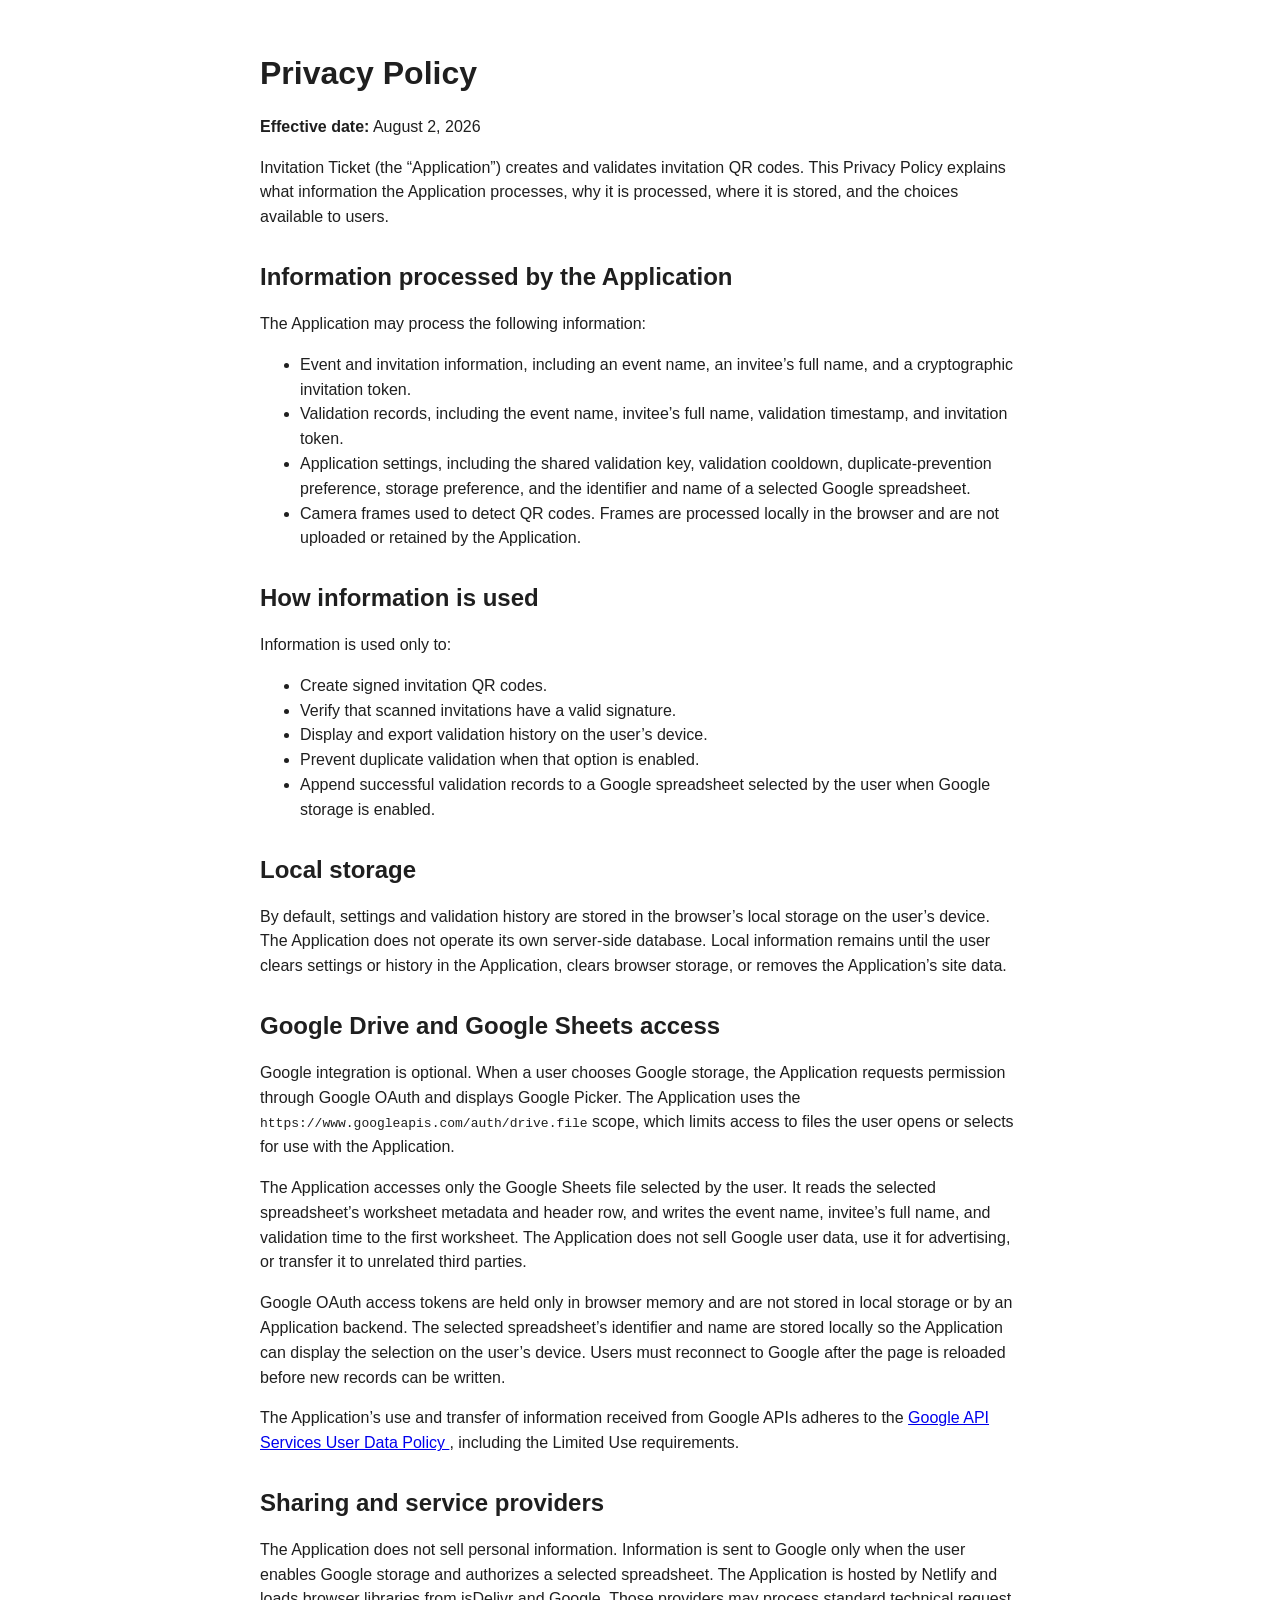
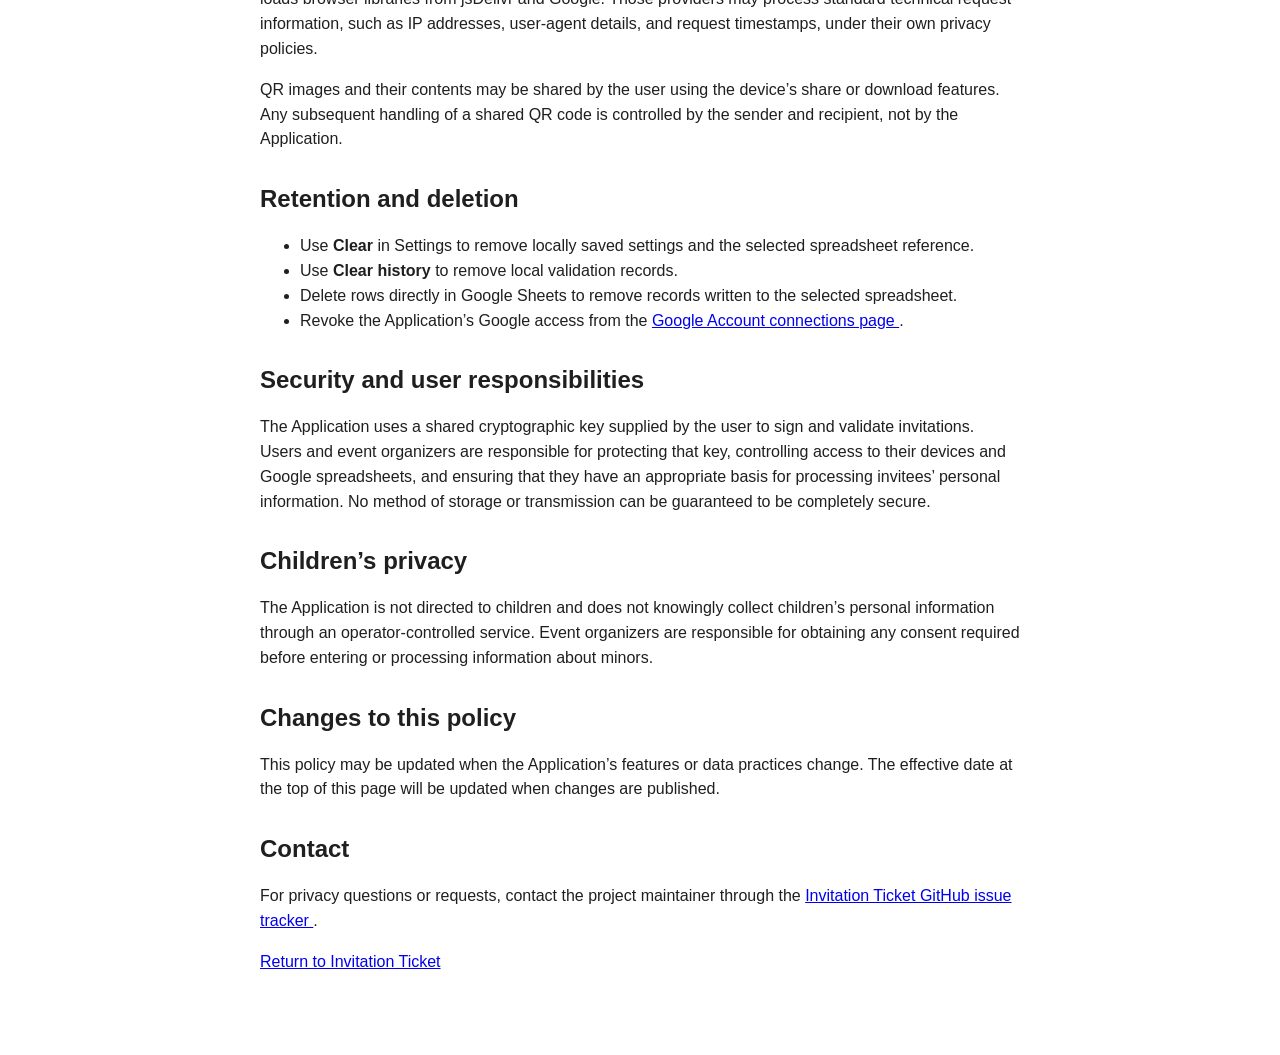
==== privacy.html @ c94d65ef "Adds privacy policy" ====
<!doctype html>
<html lang="en">
<head>
  <meta charset="utf-8">
  <meta name="viewport" content="width=device-width, initial-scale=1">
  <meta name="theme-color" content="#000000">
  <title>Privacy Policy — Invitation Ticket</title>
  <link rel="stylesheet" href="styles.css">
</head>
<body class="legal-page">
  <main>
    <h1>Privacy Policy</h1>
    <p><strong>Effective date:</strong> August 2, 2026</p>

    <p>
      Invitation Ticket (the “Application”) creates and validates invitation
      QR codes. This Privacy Policy explains what information the Application
      processes, why it is processed, where it is stored, and the choices
      available to users.
    </p>

    <h2>Information processed by the Application</h2>
    <p>The Application may process the following information:</p>
    <ul>
      <li>
        Event and invitation information, including an event name, an
        invitee’s full name, and a cryptographic invitation token.
      </li>
      <li>
        Validation records, including the event name, invitee’s full name,
        validation timestamp, and invitation token.
      </li>
      <li>
        Application settings, including the shared validation key, validation
        cooldown, duplicate-prevention preference, storage preference, and the
        identifier and name of a selected Google spreadsheet.
      </li>
      <li>
        Camera frames used to detect QR codes. Frames are processed locally in
        the browser and are not uploaded or retained by the Application.
      </li>
    </ul>

    <h2>How information is used</h2>
    <p>Information is used only to:</p>
    <ul>
      <li>Create signed invitation QR codes.</li>
      <li>Verify that scanned invitations have a valid signature.</li>
      <li>Display and export validation history on the user’s device.</li>
      <li>Prevent duplicate validation when that option is enabled.</li>
      <li>
        Append successful validation records to a Google spreadsheet selected
        by the user when Google storage is enabled.
      </li>
    </ul>

    <h2>Local storage</h2>
    <p>
      By default, settings and validation history are stored in the browser’s
      local storage on the user’s device. The Application does not operate its
      own server-side database. Local information remains until the user clears
      settings or history in the Application, clears browser storage, or
      removes the Application’s site data.
    </p>

    <h2>Google Drive and Google Sheets access</h2>
    <p>
      Google integration is optional. When a user chooses Google storage, the
      Application requests permission through Google OAuth and displays Google
      Picker. The Application uses the
      <code>https://www.googleapis.com/auth/drive.file</code> scope, which
      limits access to files the user opens or selects for use with the
      Application.
    </p>
    <p>
      The Application accesses only the Google Sheets file selected by the
      user. It reads the selected spreadsheet’s worksheet metadata and header
      row, and writes the event name, invitee’s full name, and validation time
      to the first worksheet. The Application does not sell Google user data,
      use it for advertising, or transfer it to unrelated third parties.
    </p>
    <p>
      Google OAuth access tokens are held only in browser memory and are not
      stored in local storage or by an Application backend. The selected
      spreadsheet’s identifier and name are stored locally so the Application
      can display the selection on the user’s device. Users must reconnect to
      Google after the page is reloaded before new records can be written.
    </p>
    <p>
      The Application’s use and transfer of information received from Google
      APIs adheres to the
      <a href="https://developers.google.com/terms/api-services-user-data-policy">
        Google API Services User Data Policy
      </a>, including the Limited Use requirements.
    </p>

    <h2>Sharing and service providers</h2>
    <p>
      The Application does not sell personal information. Information is sent
      to Google only when the user enables Google storage and authorizes a
      selected spreadsheet. The Application is hosted by Netlify and loads
      browser libraries from jsDelivr and Google. Those providers may process
      standard technical request information, such as IP addresses, user-agent
      details, and request timestamps, under their own privacy policies.
    </p>
    <p>
      QR images and their contents may be shared by the user using the device’s
      share or download features. Any subsequent handling of a shared QR code
      is controlled by the sender and recipient, not by the Application.
    </p>

    <h2>Retention and deletion</h2>
    <ul>
      <li>
        Use <strong>Clear</strong> in Settings to remove locally saved settings
        and the selected spreadsheet reference.
      </li>
      <li>
        Use <strong>Clear history</strong> to remove local validation records.
      </li>
      <li>
        Delete rows directly in Google Sheets to remove records written to the
        selected spreadsheet.
      </li>
      <li>
        Revoke the Application’s Google access from the
        <a href="https://myaccount.google.com/connections">
          Google Account connections page
        </a>.
      </li>
    </ul>

    <h2>Security and user responsibilities</h2>
    <p>
      The Application uses a shared cryptographic key supplied by the user to
      sign and validate invitations. Users and event organizers are responsible
      for protecting that key, controlling access to their devices and Google
      spreadsheets, and ensuring that they have an appropriate basis for
      processing invitees’ personal information. No method of storage or
      transmission can be guaranteed to be completely secure.
    </p>

    <h2>Children’s privacy</h2>
    <p>
      The Application is not directed to children and does not knowingly
      collect children’s personal information through an operator-controlled
      service. Event organizers are responsible for obtaining any consent
      required before entering or processing information about minors.
    </p>

    <h2>Changes to this policy</h2>
    <p>
      This policy may be updated when the Application’s features or data
      practices change. The effective date at the top of this page will be
      updated when changes are published.
    </p>

    <h2>Contact</h2>
    <p>
      For privacy questions or requests, contact the project maintainer through
      the
      <a href="https://github.com/nejdetckenobi/ticket/issues">
        Invitation Ticket GitHub issue tracker
      </a>.
    </p>

    <p><a href="./">Return to Invitation Ticket</a></p>
  </main>
</body>
</html>
---- styles.css ----
body {
  margin: 0;
  font-family: sans-serif;
}

nav {
  position: absolute;
  top: 0;
  left: 0;
  z-index: 1;
  width: 100%;
}

nav button {
  position: absolute;
  top: 0;
  width: 25%;
  min-height: 44px;
  font-size: 16px;
}

nav button:nth-child(1) {
  left: 0;
}

nav button:nth-child(2) {
  left: 25%;
}

nav button:nth-child(3) {
  left: 50%;
}

nav button:nth-child(4) {
  left: 75%;
}

.tab-content {
  min-height: 100vh;
  display: none;
  box-sizing: border-box;
  padding: 60px 16px 16px;
}

.tab-content.active {
  display: block;
}

.tab-content input,
.tab-content button {
  box-sizing: border-box;
  width: 100%;
  min-height: 44px;
  margin-bottom: 12px;
  font-size: 16px;
  padding: 10px 12px;
}

.tab-content input {
  text-align: center;
}

.field {
  display: block;
  margin-bottom: 12px;
}

.field > span {
  display: block;
  margin-bottom: 6px;
  text-align: center;
}

.field input {
  margin-bottom: 0;
}

#storageSetting {
  display: flex;
  justify-content: center;
  gap: 24px;
  margin: 0 0 12px;
  border: 1px solid #ccc;
}

#storageSetting label {
  display: flex;
  align-items: center;
  gap: 8px;
  min-height: 44px;
}

#storageSetting input {
  width: auto;
  min-height: auto;
  margin: 0;
}

#googleSpreadsheetStatus {
  min-height: 24px;
  margin-bottom: 12px;
  text-align: center;
  white-space: pre-wrap;
  overflow-wrap: anywhere;
}

#googleSpreadsheetStatus.error {
  color: #c62828;
}

#duplicateSetting {
  display: flex;
  align-items: center;
  gap: 8px;
  margin-bottom: 12px;
}

#duplicateSetting input {
  width: auto;
  min-height: auto;
  margin: 0;
}

#reader {
  width: 100%;
  aspect-ratio: 1 / 1;
  background: black;
  margin-bottom: 12px;
  overflow: hidden;
}

#reader video {
  width: 100%;
  height: 100%;
  display: block;
  object-fit: cover;
}

#result {
  background: white;
  padding: 12px;
  min-height: 44px;
  white-space: pre-wrap;
  overflow-wrap: anywhere;
  font-family: monospace;
  border: 2px solid transparent;
}

#result.success {
  background: #e8f5e9;
  border-color: #2e7d32;
}

#result.duplicate {
  background: #fff8e1;
  border-color: #f9a825;
}

#result.warning {
  background: #fff8e1;
  border-color: #f9a825;
}

#result.invalid {
  background: #ffebee;
  border-color: #c62828;
}

#settingsNotice {
  min-height: 24px;
  text-align: center;
  margin-top: 8px;
}

#legalLinks {
  text-align: center;
}

.legal-page {
  color: #1f1f1f;
  background: #fff;
  line-height: 1.55;
}

.legal-page main {
  box-sizing: border-box;
  max-width: 800px;
  margin: 0 auto;
  padding: 32px 20px 64px;
}

.legal-page h1,
.legal-page h2 {
  line-height: 1.25;
}

.legal-page h2 {
  margin-top: 32px;
}

.legal-page a {
  overflow-wrap: anywhere;
}

.legal-page code {
  overflow-wrap: anywhere;
}

#tab3 {
  position: relative;
  padding-bottom: 124px;
}

#settingsActions {
  position: fixed;
  left: 16px;
  right: 16px;
  bottom: 0;
  background: white;
  padding-top: 12px;
}

#tab4 {
  display: none;
  position: relative;
  padding-bottom: 124px;
}

#tab4.active {
  display: block;
}

#historyList {
  font-family: monospace;
  white-space: pre-wrap;
  overflow-wrap: anywhere;
}

.history-item {
  padding: 12px 0;
  border-bottom: 1px solid #ccc;
}

#historyActions {
  position: fixed;
  left: 16px;
  right: 16px;
  bottom: 0;
  background: white;
  padding-top: 12px;
}
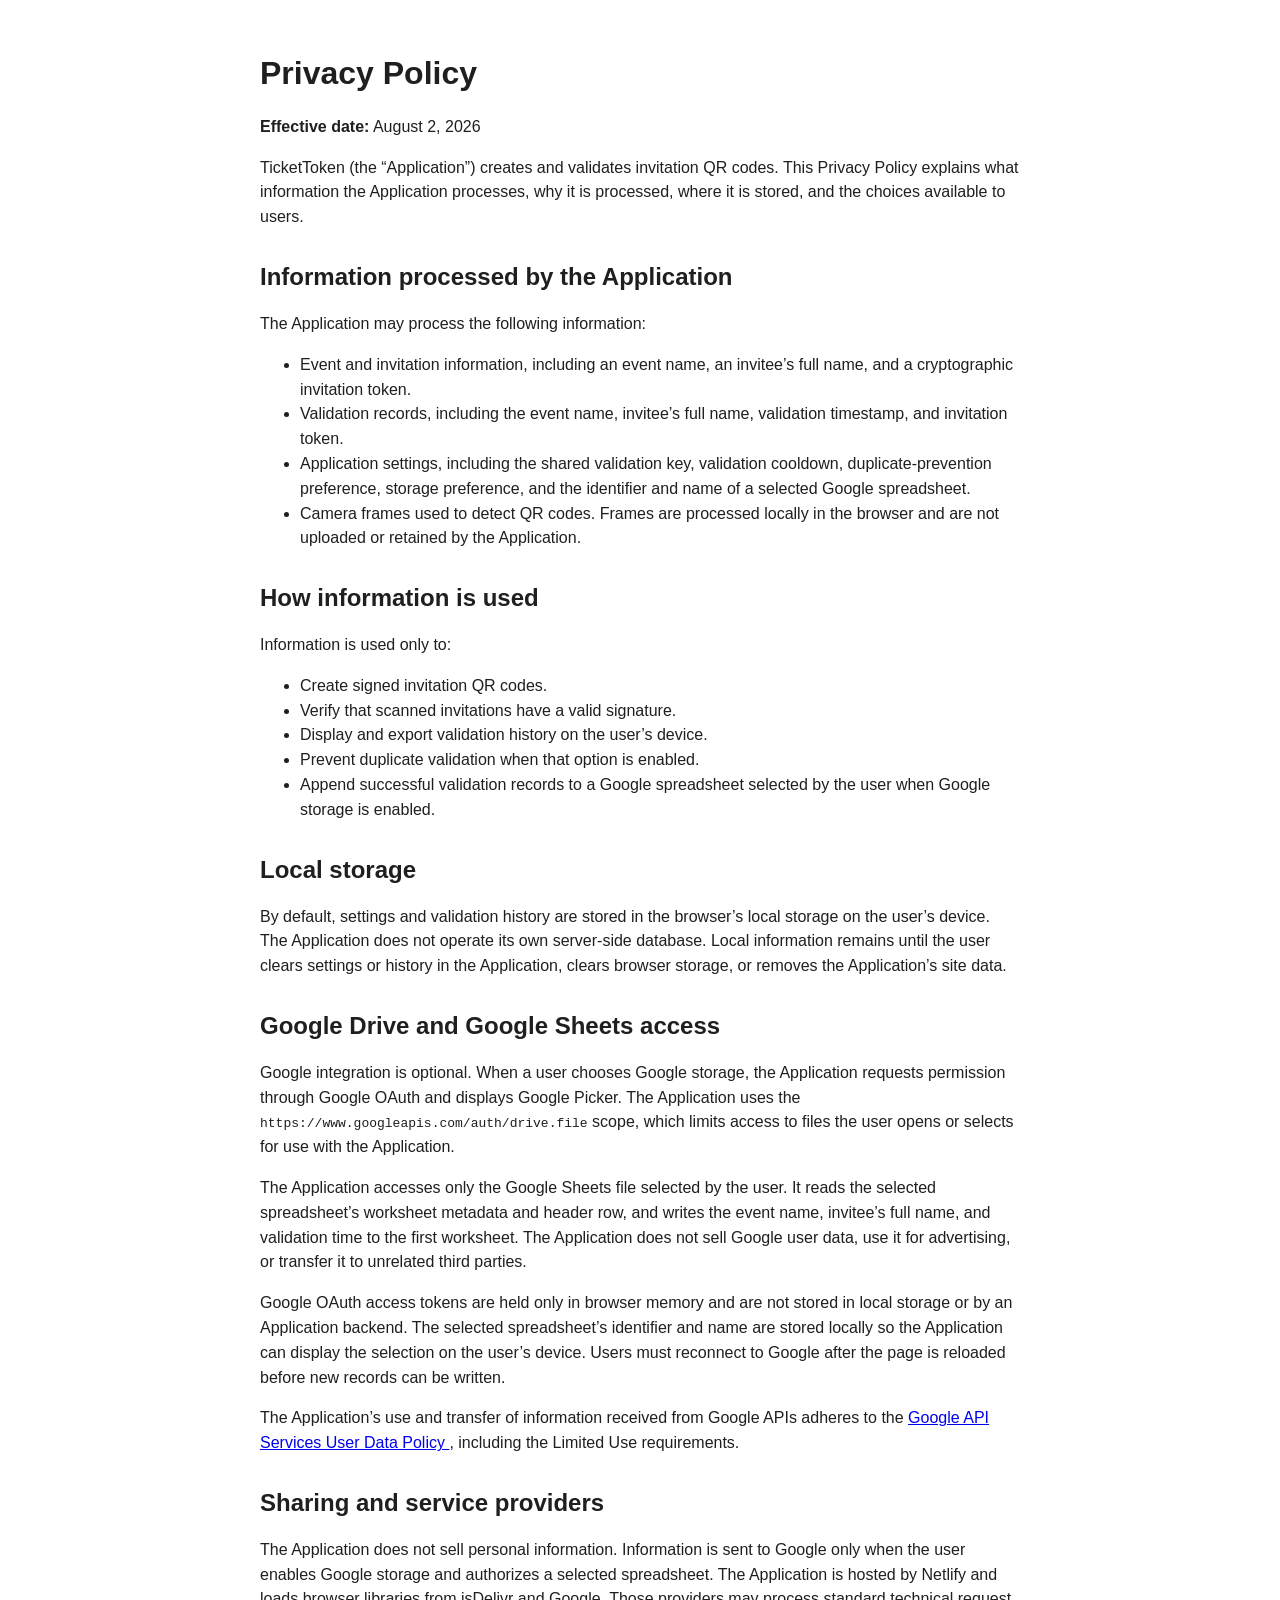
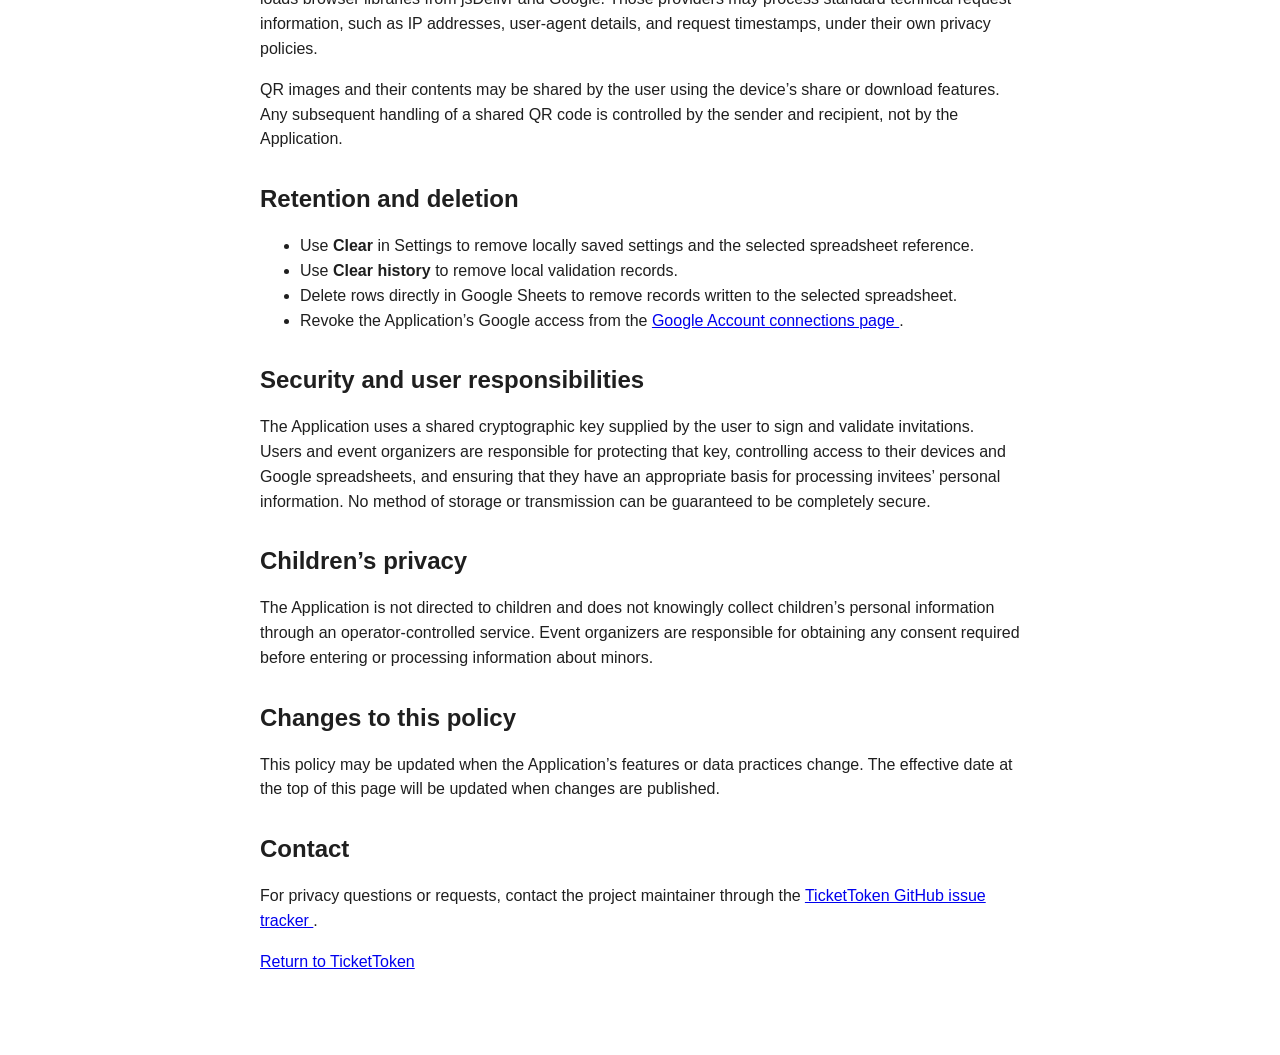
==== commit a0fe1a82: "Updates app name" ====
--- a/privacy.html
+++ b/privacy.html
@@ -4,7 +4,7 @@
   <meta charset="utf-8">
   <meta name="viewport" content="width=device-width, initial-scale=1">
   <meta name="theme-color" content="#000000">
-  <title>Privacy Policy — Invitation Ticket</title>
+  <title>Privacy Policy — TicketToken</title>
   <link rel="stylesheet" href="styles.css">
 </head>
 <body class="legal-page">
@@ -13,7 +13,7 @@
     <p><strong>Effective date:</strong> August 2, 2026</p>
 
     <p>
-      Invitation Ticket (the “Application”) creates and validates invitation
+      TicketToken (the “Application”) creates and validates invitation
       QR codes. This Privacy Policy explains what information the Application
       processes, why it is processed, where it is stored, and the choices
       available to users.
@@ -160,11 +160,11 @@
       For privacy questions or requests, contact the project maintainer through
       the
       <a href="https://github.com/nejdetckenobi/ticket/issues">
-        Invitation Ticket GitHub issue tracker
+        TicketToken GitHub issue tracker
       </a>.
     </p>
 
-    <p><a href="./">Return to Invitation Ticket</a></p>
+    <p><a href="./">Return to TicketToken</a></p>
   </main>
 </body>
 </html>
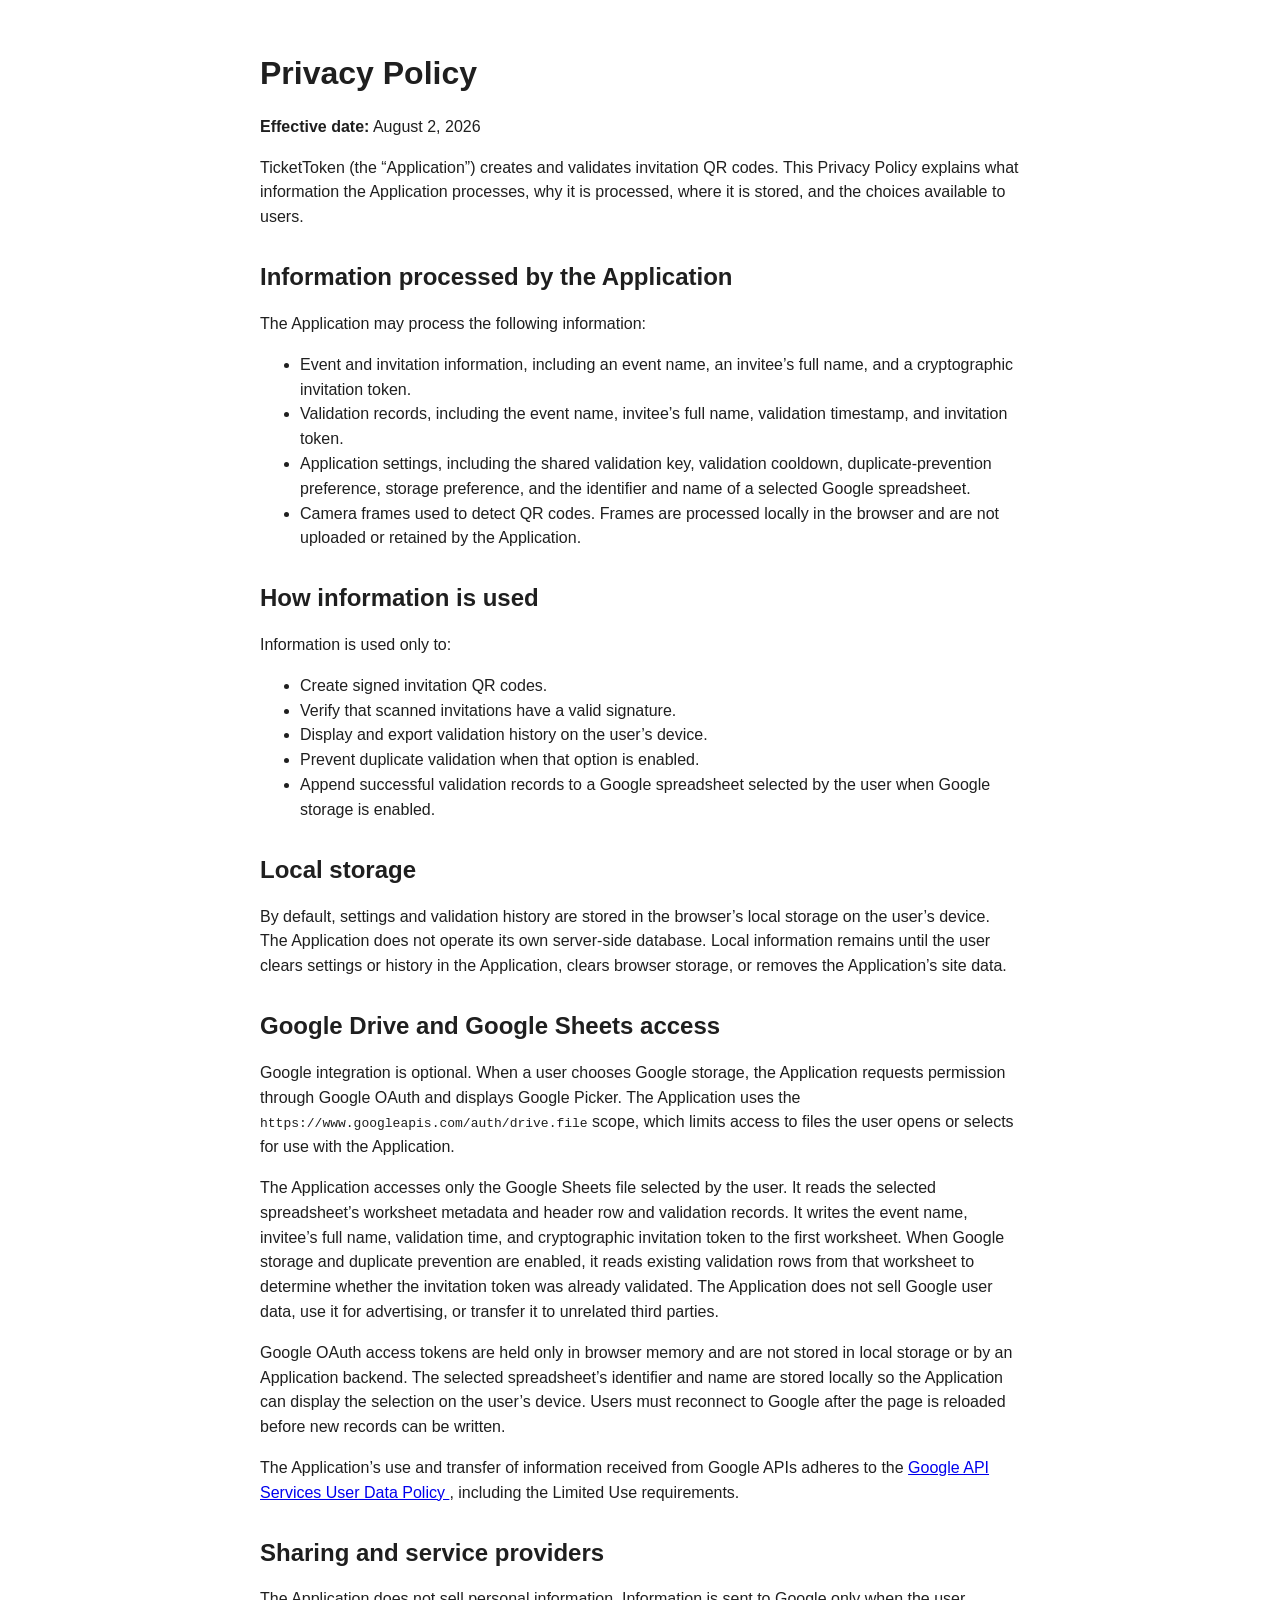
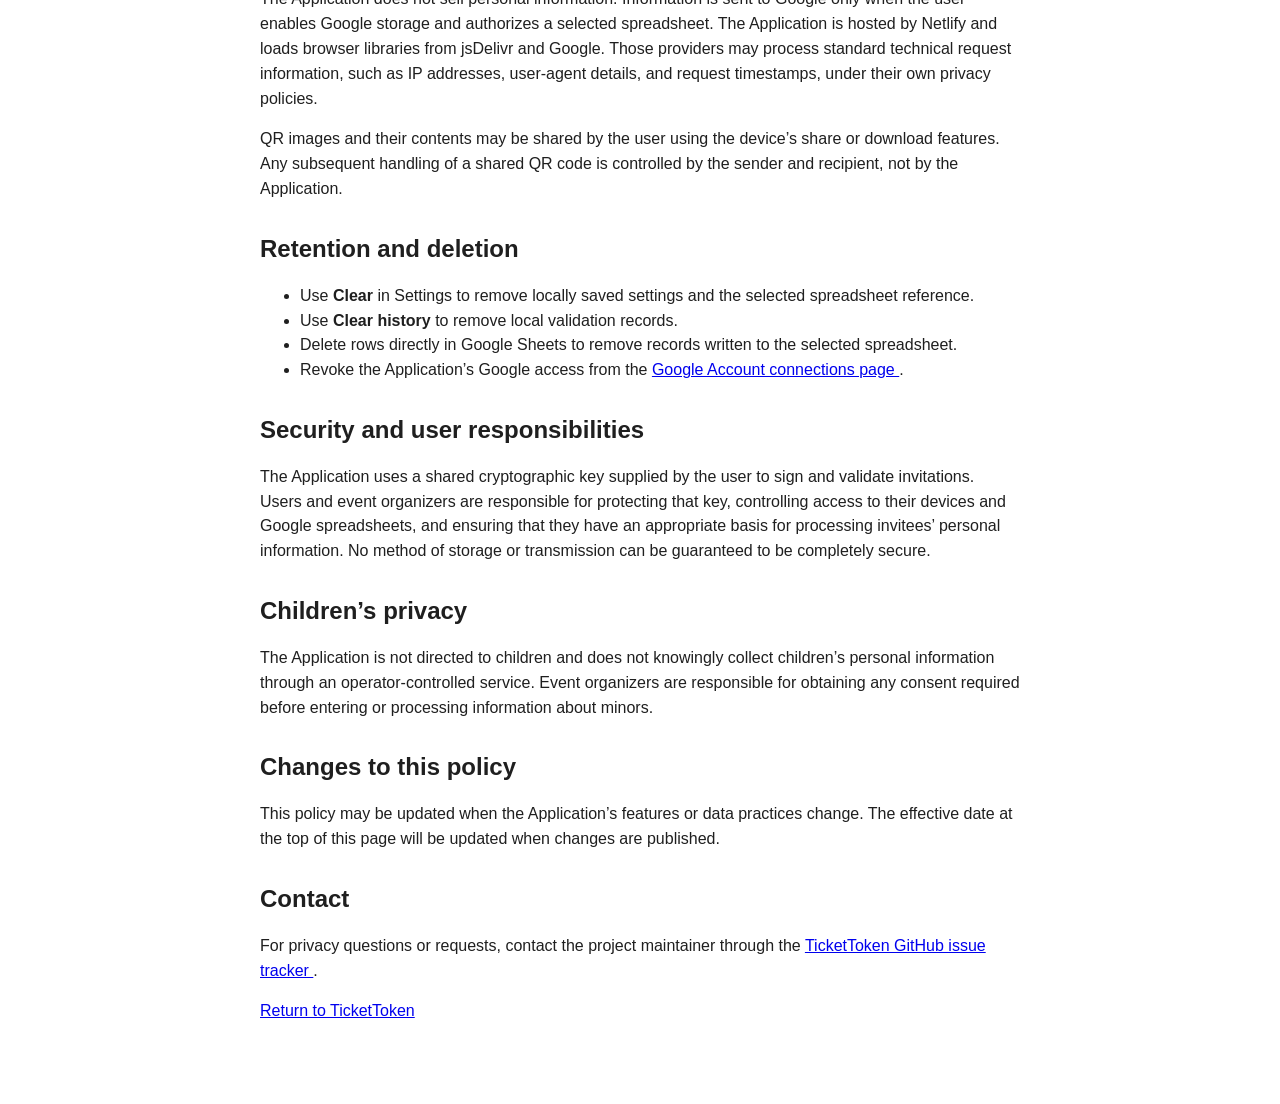
==== commit 071b1328: "Adds google sheets duplicate prevention" ====
--- a/privacy.html
+++ b/privacy.html
@@ -75,9 +75,13 @@
     <p>
       The Application accesses only the Google Sheets file selected by the
       user. It reads the selected spreadsheet’s worksheet metadata and header
-      row, and writes the event name, invitee’s full name, and validation time
-      to the first worksheet. The Application does not sell Google user data,
-      use it for advertising, or transfer it to unrelated third parties.
+      row and validation records. It writes the event name, invitee’s full name,
+      validation time, and cryptographic invitation token to the first
+      worksheet. When Google storage and duplicate prevention are enabled, it
+      reads existing validation rows from that worksheet to determine whether
+      the invitation token was already validated. The Application does not sell
+      Google user data, use it for advertising, or transfer it to unrelated
+      third parties.
     </p>
     <p>
       Google OAuth access tokens are held only in browser memory and are not
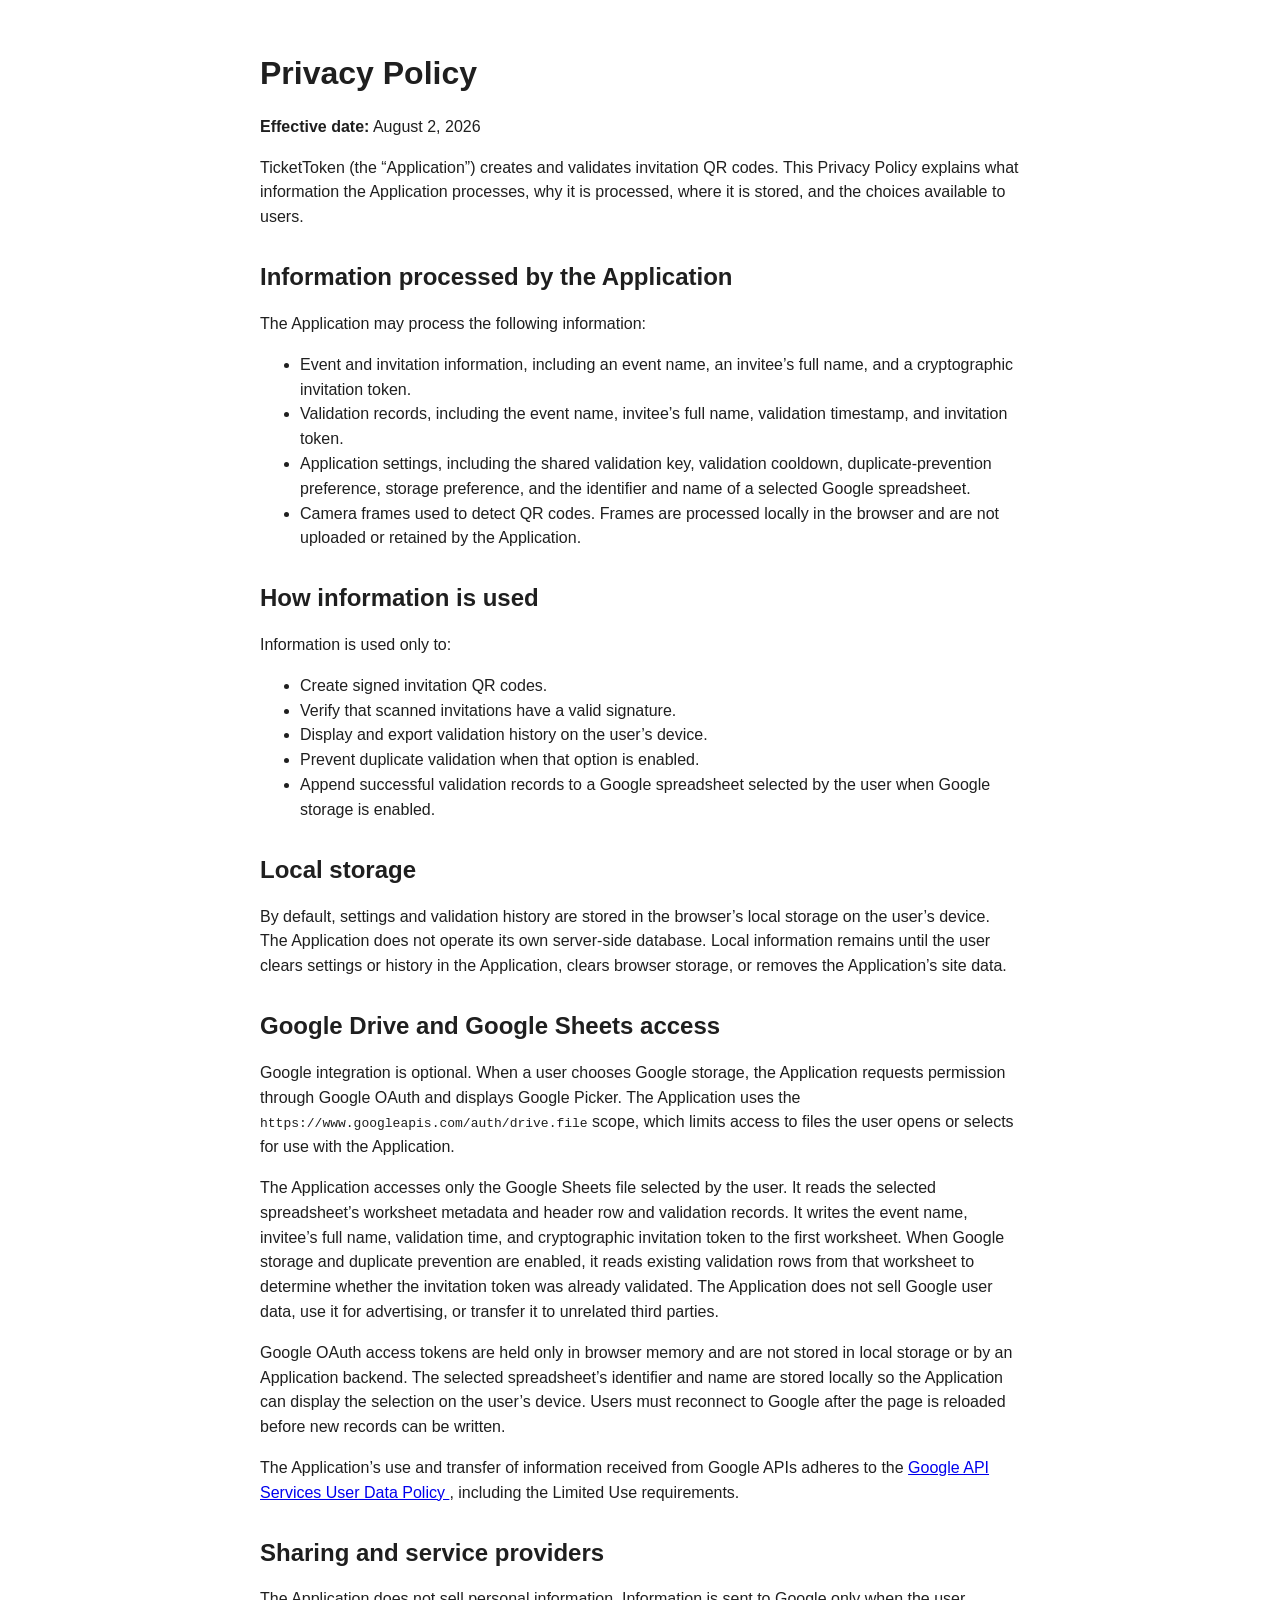
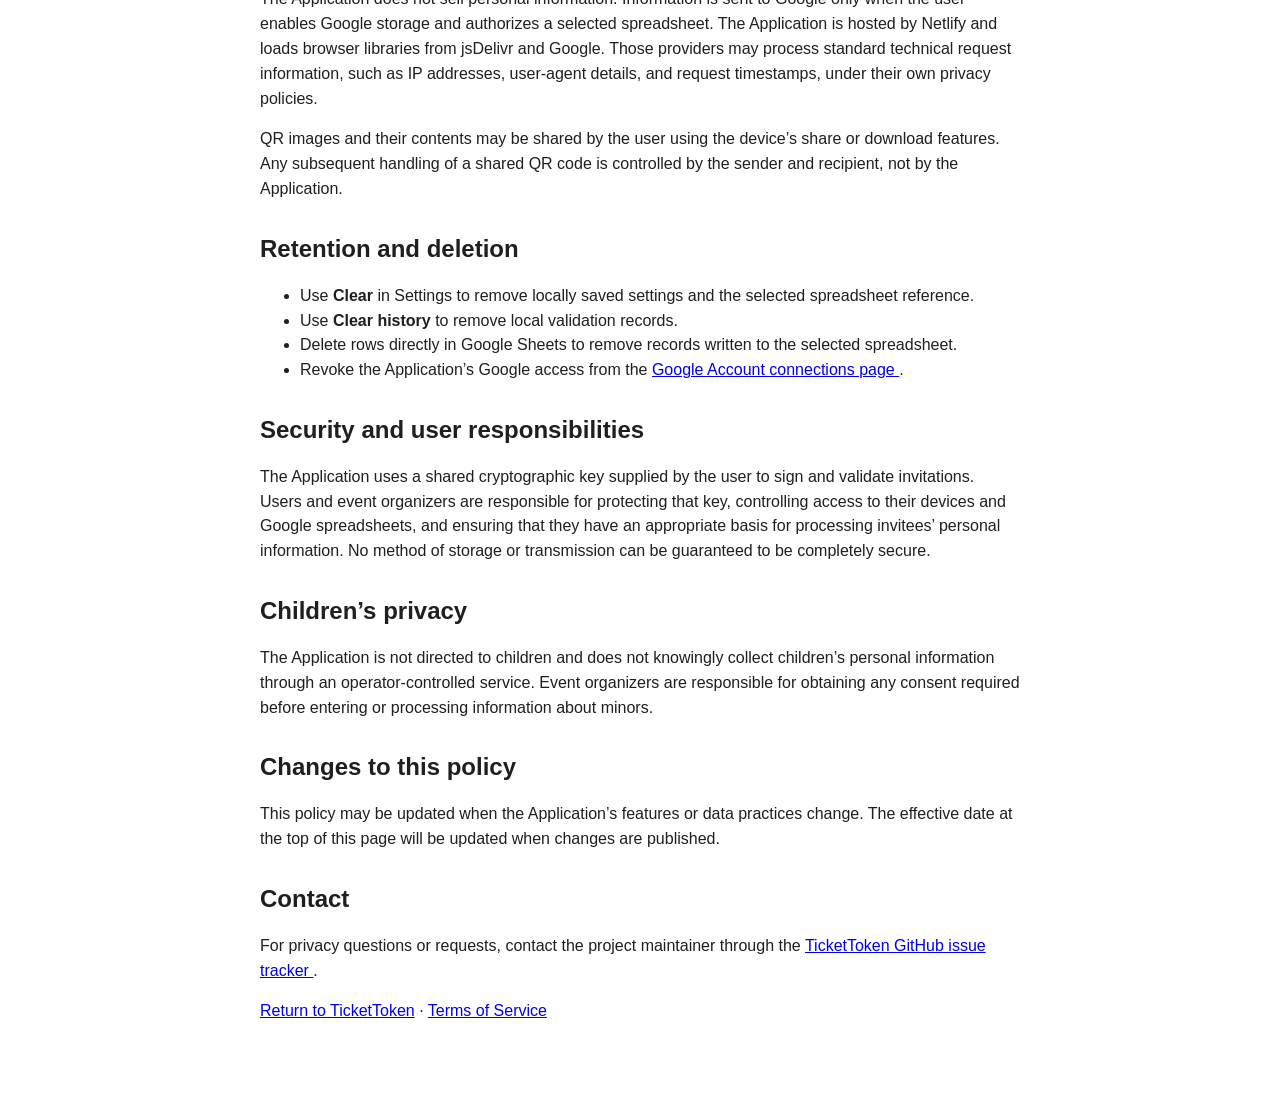
==== commit efe73918: "Adds ToS" ====
--- a/privacy.html
+++ b/privacy.html
@@ -168,7 +168,11 @@
       </a>.
     </p>
 
-    <p><a href="./">Return to TicketToken</a></p>
+    <p>
+      <a href="./">Return to TicketToken</a>
+      ·
+      <a href="terms.html">Terms of Service</a>
+    </p>
   </main>
 </body>
 </html>
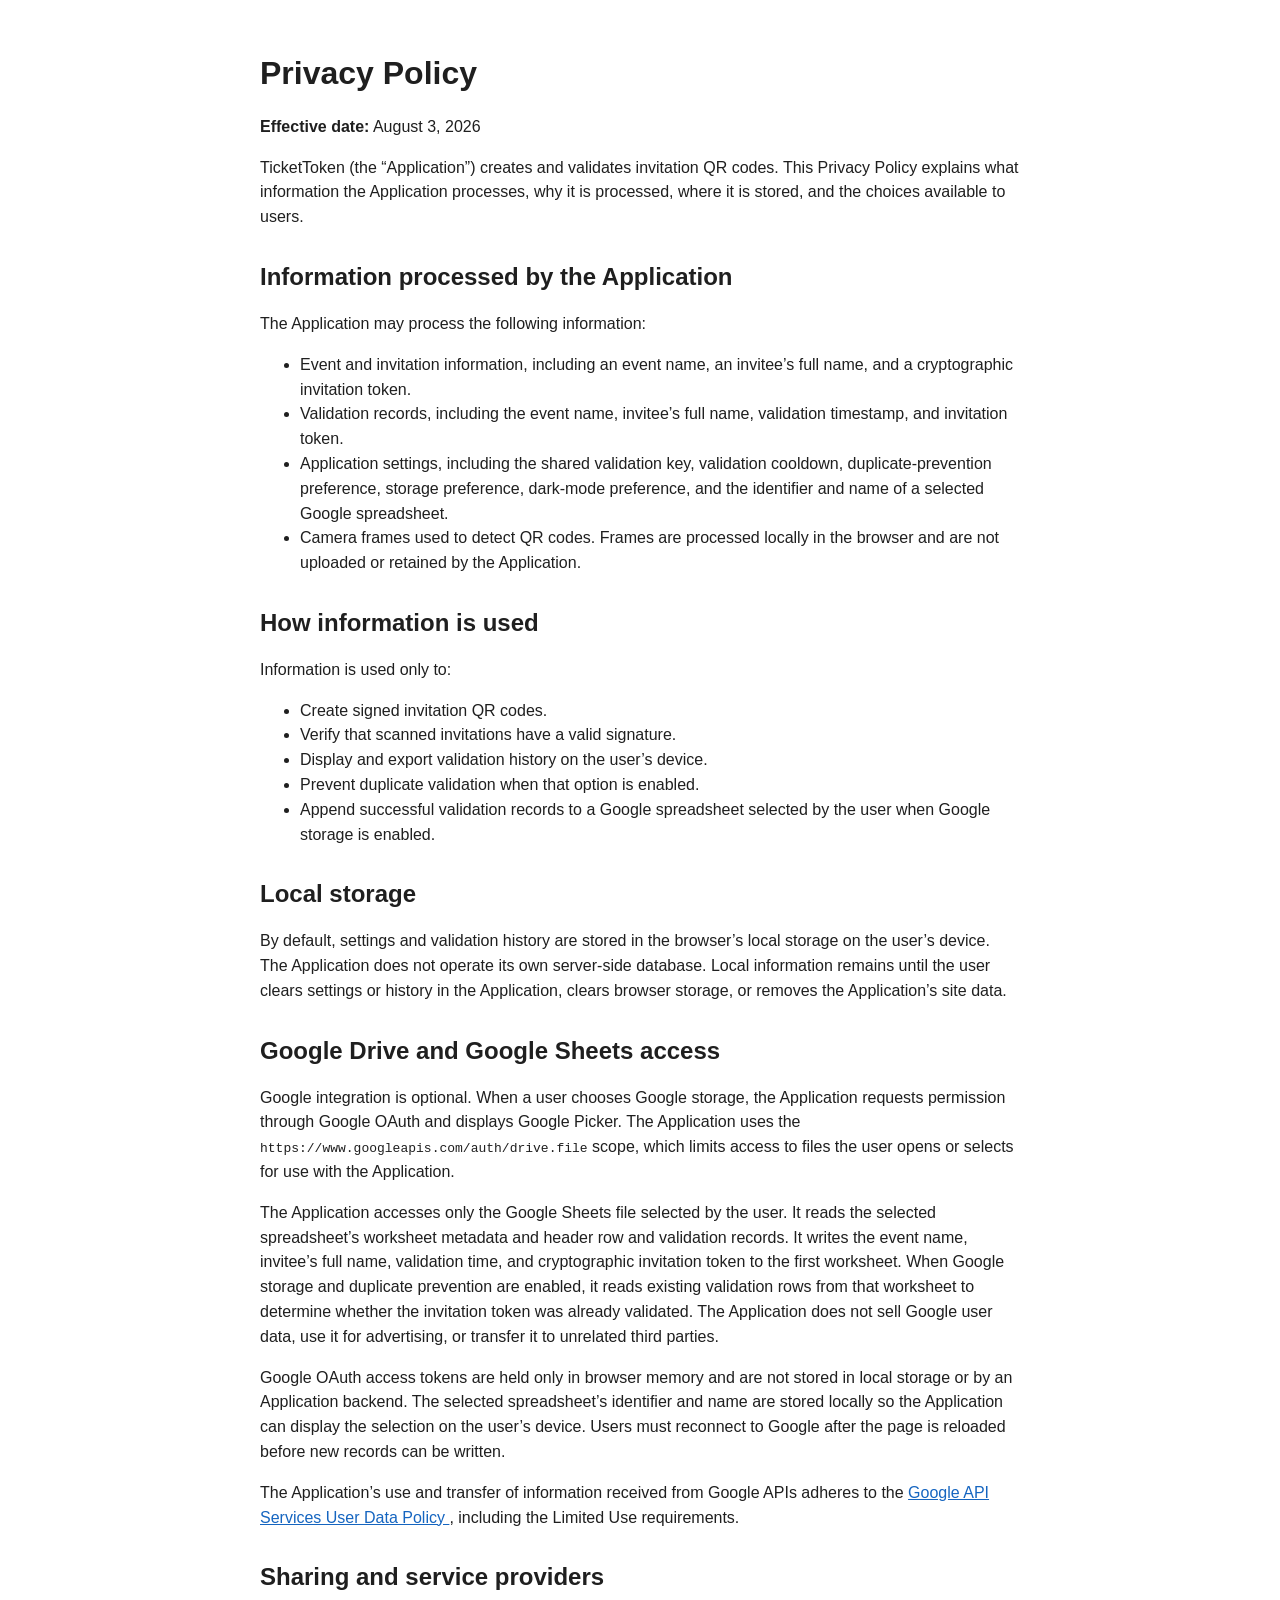
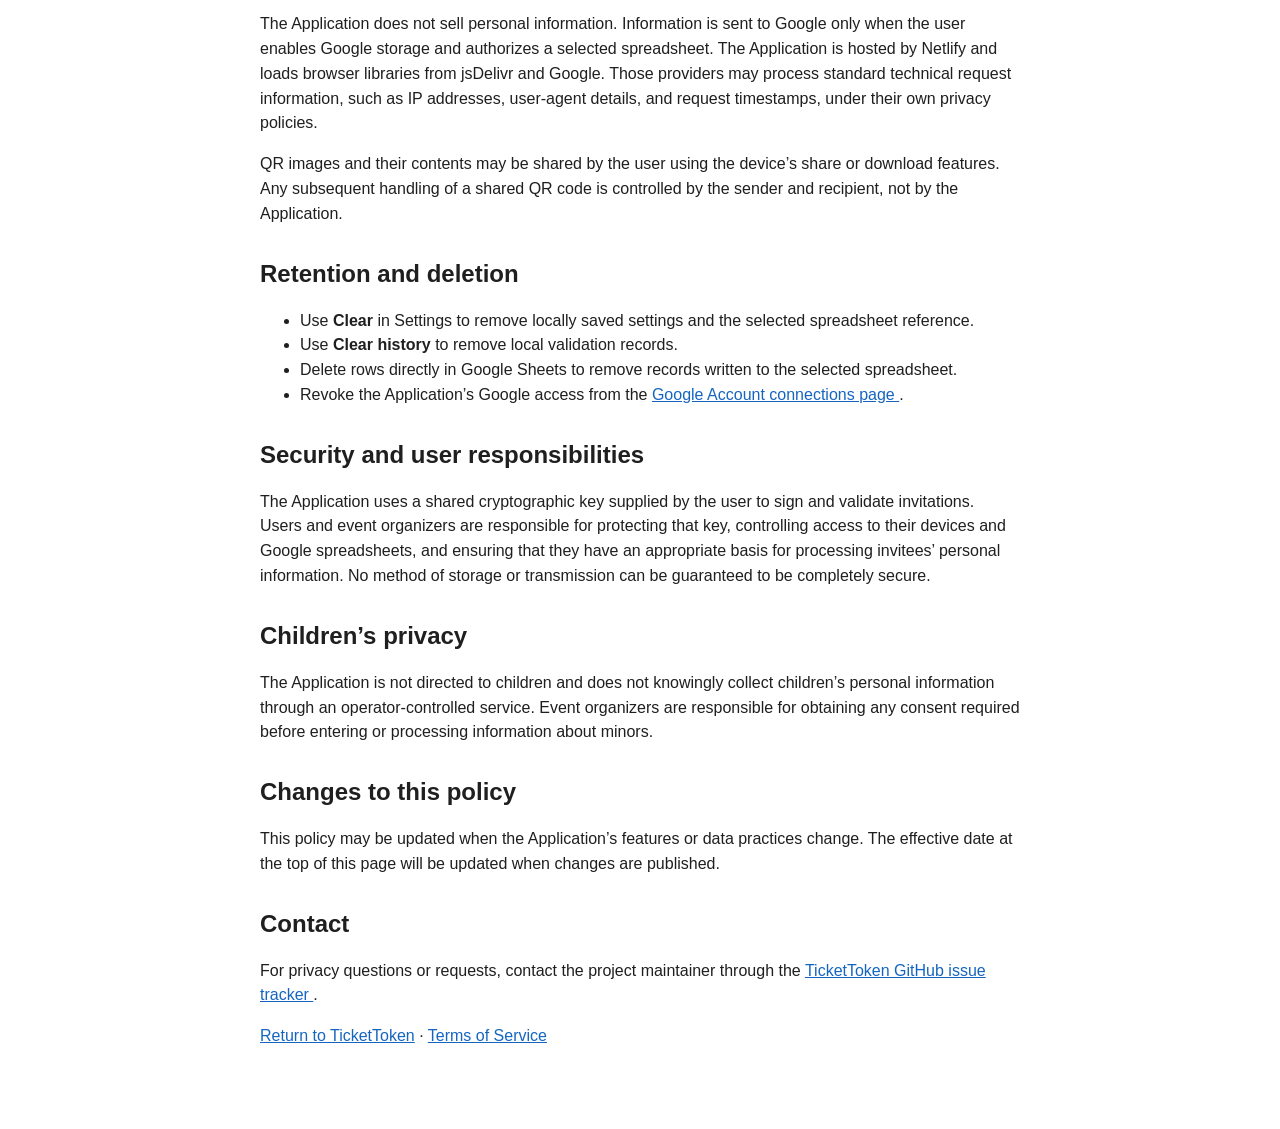
==== commit a8af3b5f: "Adds dark mode" ====
--- a/privacy.html
+++ b/privacy.html
@@ -3,14 +3,15 @@
 <head>
   <meta charset="utf-8">
   <meta name="viewport" content="width=device-width, initial-scale=1">
-  <meta name="theme-color" content="#000000">
+  <meta name="theme-color" content="#ffffff">
   <title>Privacy Policy — TicketToken</title>
+  <script src="theme-loader.js"></script>
   <link rel="stylesheet" href="styles.css">
 </head>
 <body class="legal-page">
   <main>
     <h1>Privacy Policy</h1>
-    <p><strong>Effective date:</strong> August 2, 2026</p>
+    <p><strong>Effective date:</strong> August 3, 2026</p>
 
     <p>
       TicketToken (the “Application”) creates and validates invitation
@@ -32,8 +33,9 @@
       </li>
       <li>
         Application settings, including the shared validation key, validation
-        cooldown, duplicate-prevention preference, storage preference, and the
-        identifier and name of a selected Google spreadsheet.
+        cooldown, duplicate-prevention preference, storage preference, dark-mode
+        preference, and the identifier and name of a selected Google
+        spreadsheet.
       </li>
       <li>
         Camera frames used to detect QR codes. Frames are processed locally in
--- a/styles.css
+++ b/styles.css
@@ -1,6 +1,46 @@
+:root {
+  color-scheme: light;
+  --page-background: #ffffff;
+  --text-color: #1f1f1f;
+  --surface-background: #ffffff;
+  --control-background: #f5f5f5;
+  --border-color: #cccccc;
+  --link-color: #1565c0;
+  --error-text: #c62828;
+  --success-background: #e8f5e9;
+  --success-border: #2e7d32;
+  --warning-background: #fff8e1;
+  --warning-border: #f9a825;
+  --invalid-background: #ffebee;
+  --invalid-border: #c62828;
+}
+
+:root.dark {
+  color-scheme: dark;
+  --page-background: #121212;
+  --text-color: #f2f2f2;
+  --surface-background: #1e1e1e;
+  --control-background: #2a2a2a;
+  --border-color: #555555;
+  --link-color: #8ab4f8;
+  --error-text: #ff8a80;
+  --success-background: #15351d;
+  --success-border: #66bb6a;
+  --warning-background: #3b300c;
+  --warning-border: #fbc02d;
+  --invalid-background: #3b171a;
+  --invalid-border: #ef5350;
+}
+
 body {
   margin: 0;
   font-family: sans-serif;
+  color: var(--text-color);
+  background: var(--page-background);
+}
+
+a {
+  color: var(--link-color);
 }
 
 nav {
@@ -8,31 +48,20 @@
   top: 0;
   left: 0;
   z-index: 1;
+  display: flex;
   width: 100%;
 }
 
 nav button {
-  position: absolute;
-  top: 0;
-  width: 25%;
+  box-sizing: border-box;
+  min-width: 0;
+  width: 20%;
   min-height: 44px;
-  font-size: 16px;
-}
-
-nav button:nth-child(1) {
-  left: 0;
-}
-
-nav button:nth-child(2) {
-  left: 25%;
-}
-
-nav button:nth-child(3) {
-  left: 50%;
-}
-
-nav button:nth-child(4) {
-  left: 75%;
+  padding: 2px;
+  font-size: clamp(11px, 3.5vw, 16px);
+  color: var(--text-color);
+  background: var(--control-background);
+  border-color: var(--border-color);
 }
 
 .tab-content {
@@ -54,6 +83,9 @@
   margin-bottom: 12px;
   font-size: 16px;
   padding: 10px 12px;
+  color: var(--text-color);
+  background: var(--control-background);
+  border: 1px solid var(--border-color);
 }
 
 .tab-content input {
@@ -73,6 +105,22 @@
 
 .field input {
   margin-bottom: 0;
+}
+
+#appIntroduction {
+  max-width: 640px;
+  margin: 0 auto 24px;
+  text-align: center;
+}
+
+#appIntroduction h1 {
+  margin: 0 0 8px;
+  line-height: 1.2;
+}
+
+#appIntroduction p {
+  margin: 0;
+  line-height: 1.5;
 }
 
 #storageSetting {
@@ -80,7 +128,7 @@
   justify-content: center;
   gap: 24px;
   margin: 0 0 12px;
-  border: 1px solid #ccc;
+  border: 1px solid var(--border-color);
 }
 
 #storageSetting label {
@@ -105,17 +153,19 @@
 }
 
 #googleSpreadsheetStatus.error {
-  color: #c62828;
-}
-
-#duplicateSetting {
+  color: var(--error-text);
+}
+
+#duplicateSetting,
+#darkModeSetting {
   display: flex;
   align-items: center;
   gap: 8px;
   margin-bottom: 12px;
 }
 
-#duplicateSetting input {
+#duplicateSetting input,
+#darkModeSetting input {
   width: auto;
   min-height: auto;
   margin: 0;
@@ -137,7 +187,7 @@
 }
 
 #result {
-  background: white;
+  background: var(--surface-background);
   padding: 12px;
   min-height: 44px;
   white-space: pre-wrap;
@@ -147,23 +197,23 @@
 }
 
 #result.success {
-  background: #e8f5e9;
-  border-color: #2e7d32;
+  background: var(--success-background);
+  border-color: var(--success-border);
 }
 
 #result.duplicate {
-  background: #fff8e1;
-  border-color: #f9a825;
+  background: var(--warning-background);
+  border-color: var(--warning-border);
 }
 
 #result.warning {
-  background: #fff8e1;
-  border-color: #f9a825;
+  background: var(--warning-background);
+  border-color: var(--warning-border);
 }
 
 #result.invalid {
-  background: #ffebee;
-  border-color: #c62828;
+  background: var(--invalid-background);
+  border-color: var(--invalid-border);
 }
 
 #settingsNotice {
@@ -177,8 +227,8 @@
 }
 
 .legal-page {
-  color: #1f1f1f;
-  background: #fff;
+  color: var(--text-color);
+  background: var(--page-background);
   line-height: 1.55;
 }
 
@@ -206,7 +256,7 @@
   overflow-wrap: anywhere;
 }
 
-#tab3 {
+#tab2 {
   position: relative;
   padding-bottom: 124px;
 }
@@ -216,17 +266,17 @@
   left: 16px;
   right: 16px;
   bottom: 0;
-  background: white;
+  background: var(--surface-background);
   padding-top: 12px;
 }
 
-#tab4 {
+#tab5 {
   display: none;
   position: relative;
   padding-bottom: 124px;
 }
 
-#tab4.active {
+#tab5.active {
   display: block;
 }
 
@@ -238,7 +288,7 @@
 
 .history-item {
   padding: 12px 0;
-  border-bottom: 1px solid #ccc;
+  border-bottom: 1px solid var(--border-color);
 }
 
 #historyActions {
@@ -246,6 +296,6 @@
   left: 16px;
   right: 16px;
   bottom: 0;
-  background: white;
+  background: var(--surface-background);
   padding-top: 12px;
 }
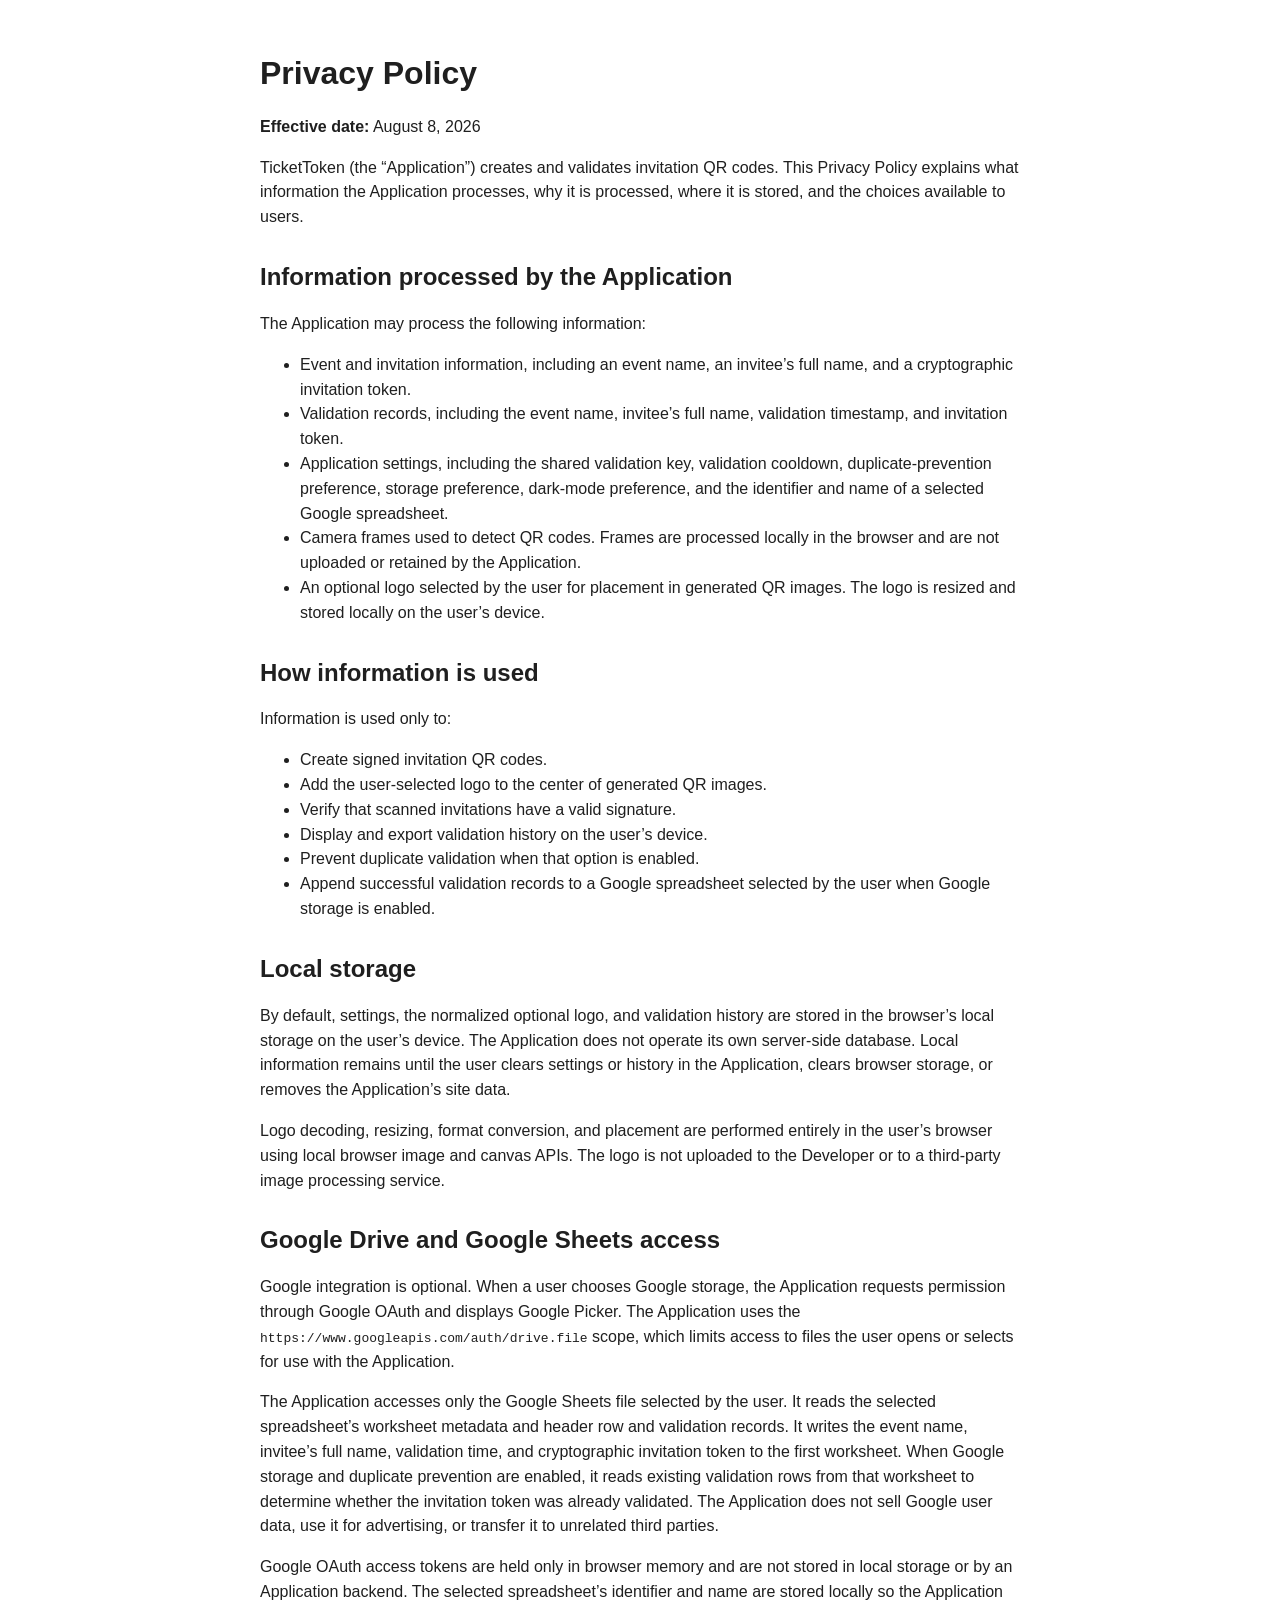
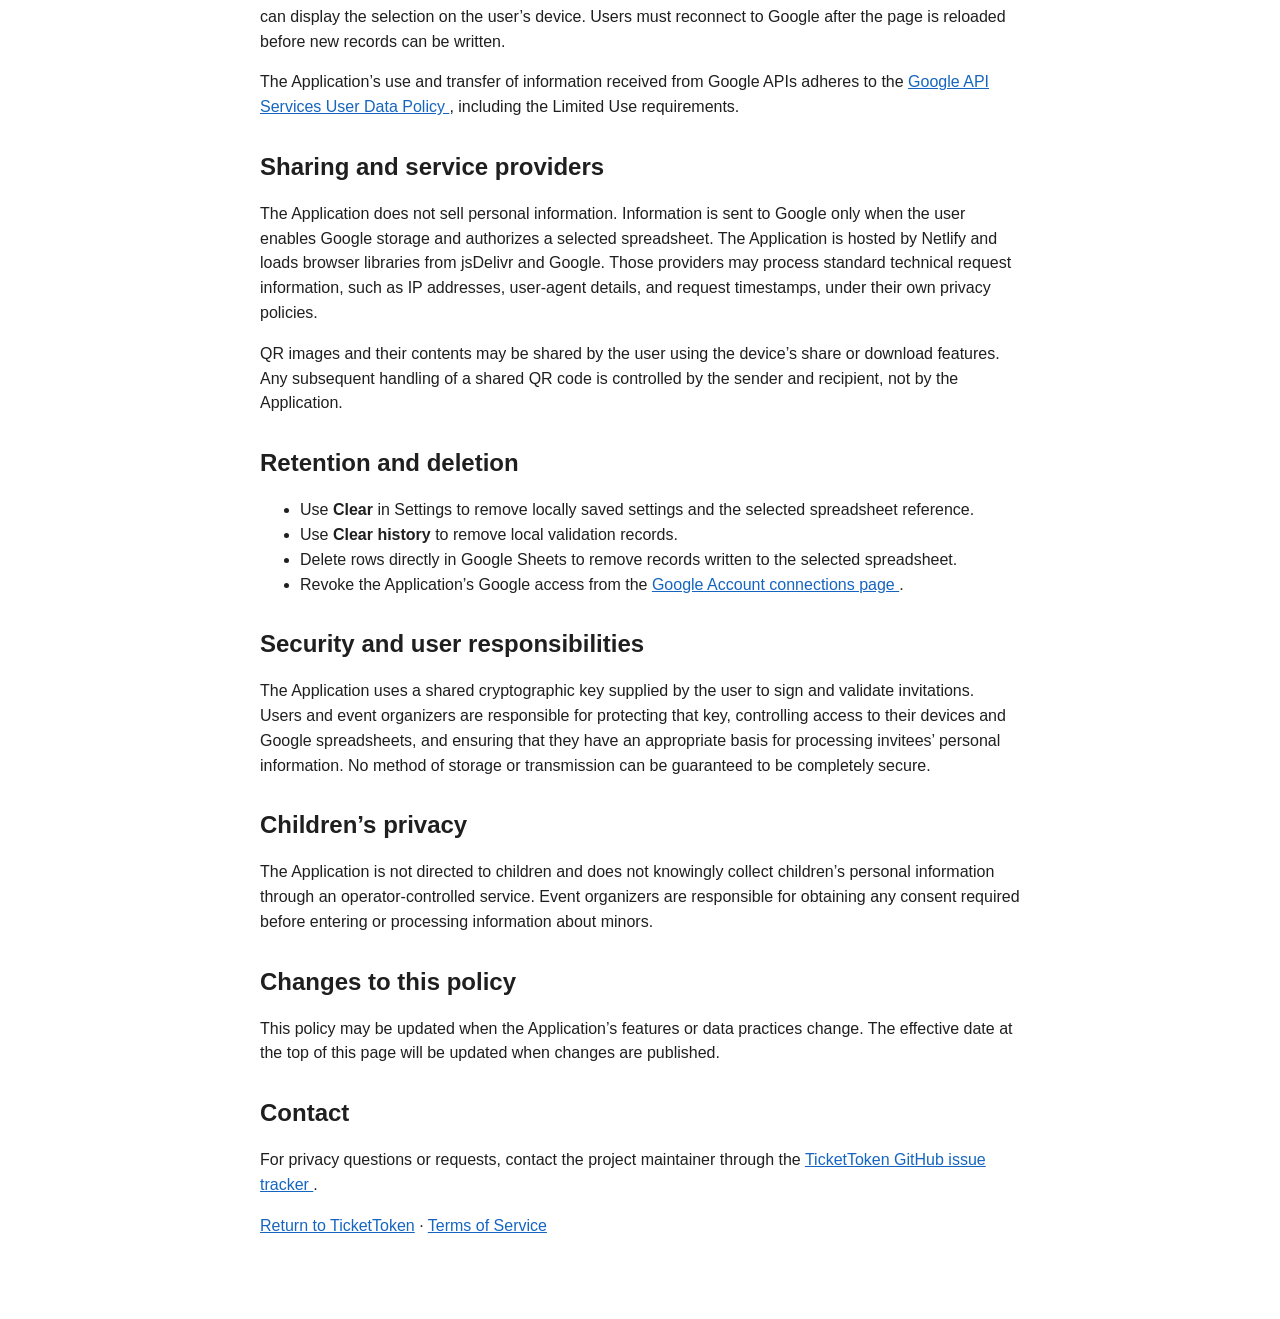
==== commit 2617ce42: "adds logo support" ====
--- a/privacy.html
+++ b/privacy.html
@@ -11,7 +11,7 @@
 <body class="legal-page">
   <main>
     <h1>Privacy Policy</h1>
-    <p><strong>Effective date:</strong> August 3, 2026</p>
+    <p><strong>Effective date:</strong> August 8, 2026</p>
 
     <p>
       TicketToken (the “Application”) creates and validates invitation
@@ -41,12 +41,17 @@
         Camera frames used to detect QR codes. Frames are processed locally in
         the browser and are not uploaded or retained by the Application.
       </li>
+      <li>
+        An optional logo selected by the user for placement in generated QR
+        images. The logo is resized and stored locally on the user’s device.
+      </li>
     </ul>
 
     <h2>How information is used</h2>
     <p>Information is used only to:</p>
     <ul>
       <li>Create signed invitation QR codes.</li>
+      <li>Add the user-selected logo to the center of generated QR images.</li>
       <li>Verify that scanned invitations have a valid signature.</li>
       <li>Display and export validation history on the user’s device.</li>
       <li>Prevent duplicate validation when that option is enabled.</li>
@@ -58,11 +63,18 @@
 
     <h2>Local storage</h2>
     <p>
-      By default, settings and validation history are stored in the browser’s
-      local storage on the user’s device. The Application does not operate its
-      own server-side database. Local information remains until the user clears
-      settings or history in the Application, clears browser storage, or
-      removes the Application’s site data.
+      By default, settings, the normalized optional logo, and validation history
+      are stored in the browser’s local storage on the user’s device. The
+      Application does not operate its own server-side database. Local
+      information remains until the user clears settings or history in the
+      Application, clears browser storage, or removes the Application’s site
+      data.
+    </p>
+    <p>
+      Logo decoding, resizing, format conversion, and placement are performed
+      entirely in the user’s browser using local browser image and canvas APIs.
+      The logo is not uploaded to the Developer or to a third-party image
+      processing service.
     </p>
 
     <h2>Google Drive and Google Sheets access</h2>
--- a/styles.css
+++ b/styles.css
@@ -107,6 +107,23 @@
   margin-bottom: 0;
 }
 
+#logoPreviewContainer {
+  margin-bottom: 12px;
+  text-align: center;
+}
+
+#logoPreview {
+  display: block;
+  box-sizing: content-box;
+  max-width: 64px;
+  max-height: 64px;
+  margin: 0 auto 12px;
+  padding: 8px;
+  background: #ffffff;
+  border: 1px solid var(--border-color);
+  object-fit: contain;
+}
+
 #appIntroduction {
   max-width: 640px;
   margin: 0 auto 24px;
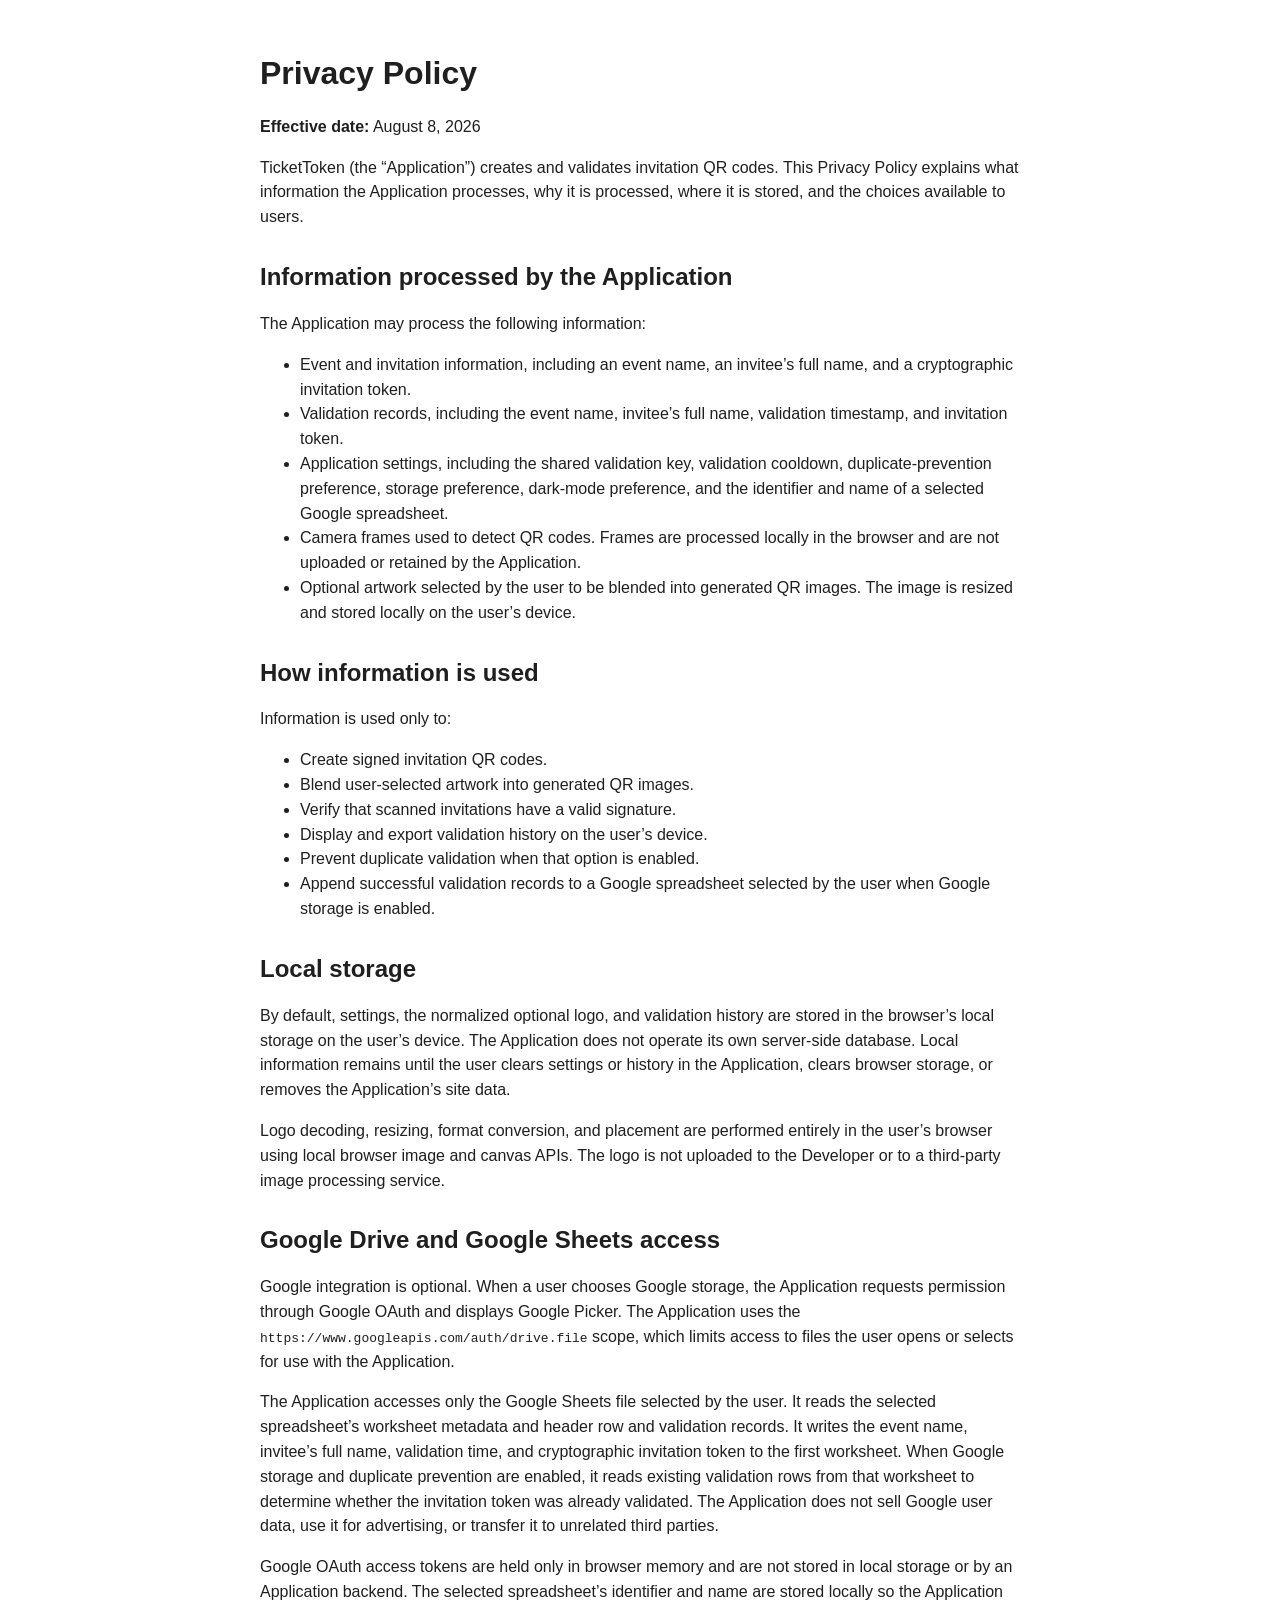
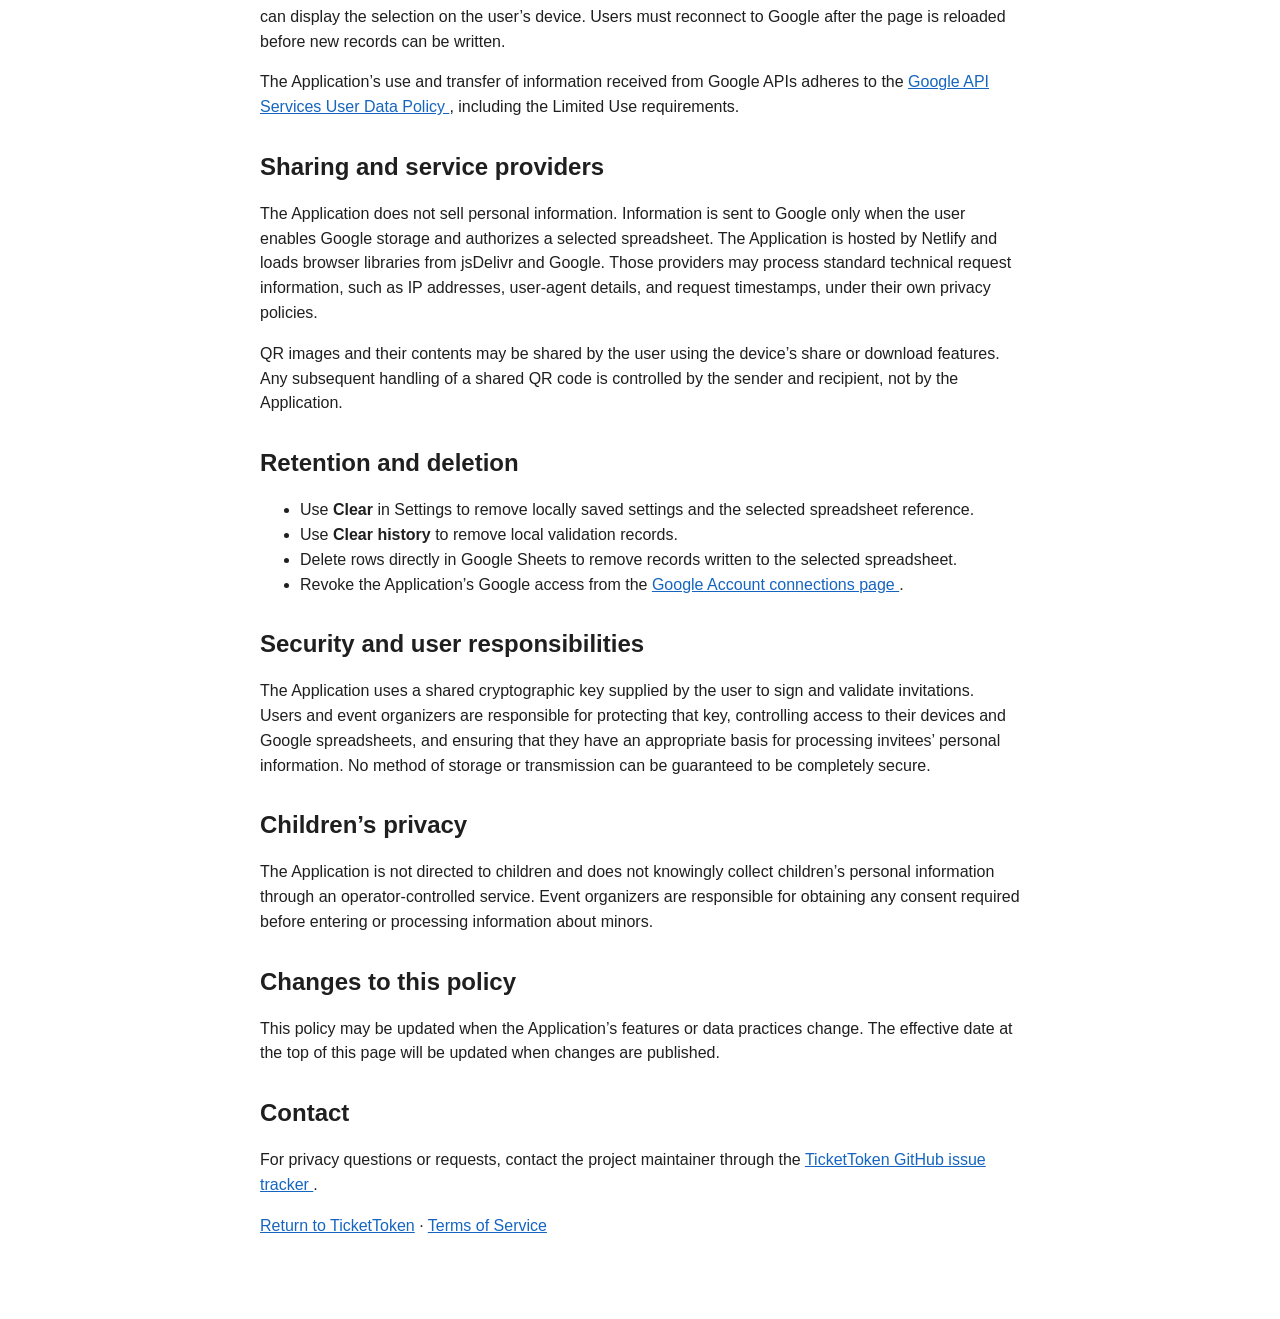
==== commit 59e4ea83: "Adds qart integration" ====
--- a/privacy.html
+++ b/privacy.html
@@ -42,8 +42,8 @@
         the browser and are not uploaded or retained by the Application.
       </li>
       <li>
-        An optional logo selected by the user for placement in generated QR
-        images. The logo is resized and stored locally on the user’s device.
+        Optional artwork selected by the user to be blended into generated QR
+        images. The image is resized and stored locally on the user’s device.
       </li>
     </ul>
 
@@ -51,7 +51,7 @@
     <p>Information is used only to:</p>
     <ul>
       <li>Create signed invitation QR codes.</li>
-      <li>Add the user-selected logo to the center of generated QR images.</li>
+      <li>Blend user-selected artwork into generated QR images.</li>
       <li>Verify that scanned invitations have a valid signature.</li>
       <li>Display and export validation history on the user’s device.</li>
       <li>Prevent duplicate validation when that option is enabled.</li>
--- a/styles.css
+++ b/styles.css
@@ -115,8 +115,8 @@
 #logoPreview {
   display: block;
   box-sizing: content-box;
-  max-width: 64px;
-  max-height: 64px;
+  max-width: 177px;
+  max-height: 177px;
   margin: 0 auto 12px;
   padding: 8px;
   background: #ffffff;
